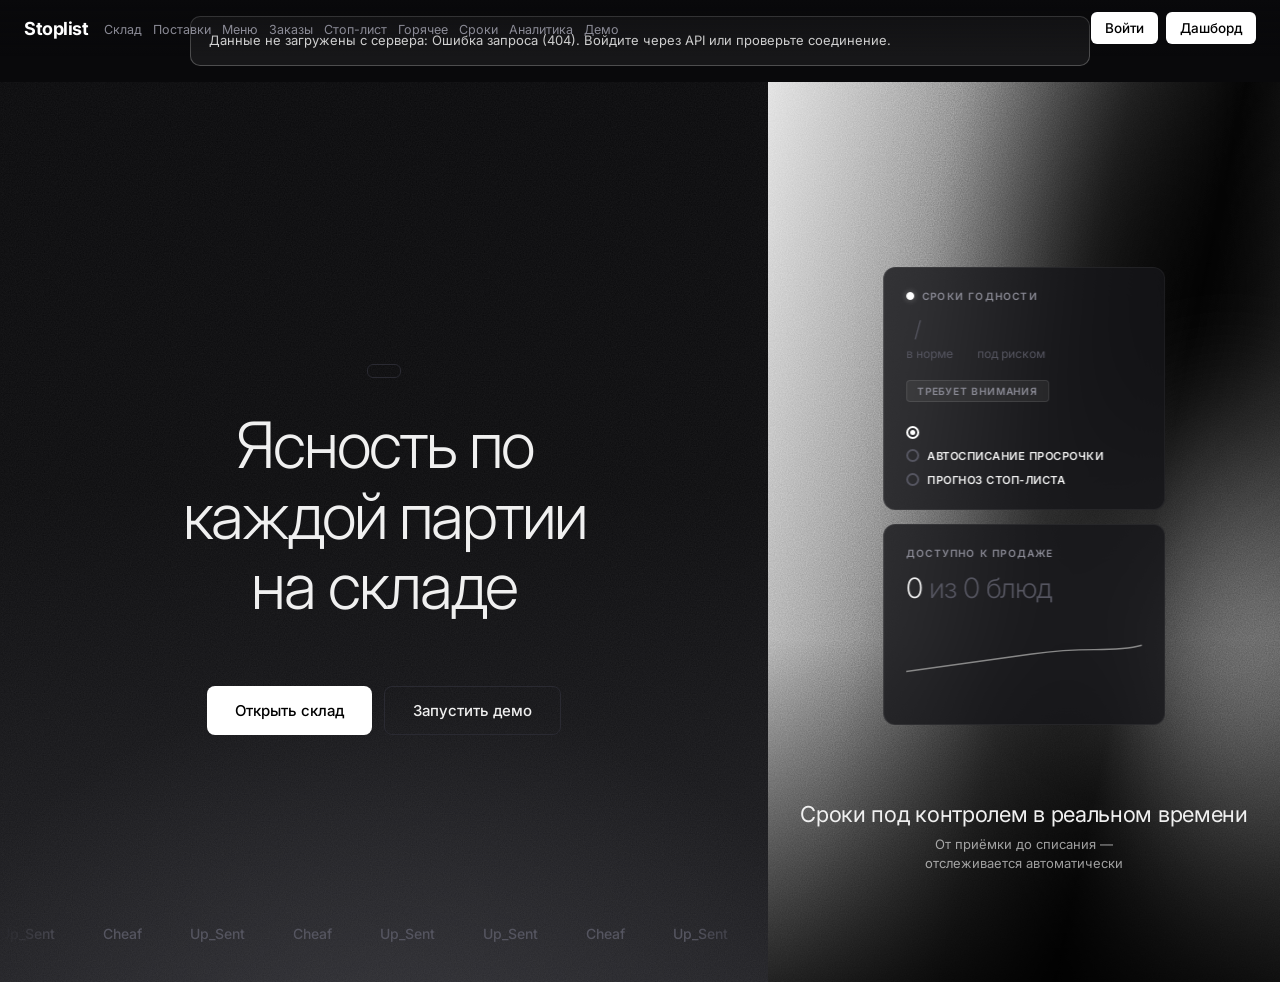
==== frontend/index.html @ 21f4647b "Add Redis, document job queue, fuzzy matching and banquet requests from menu dishes - Redis for sess" ====
<!DOCTYPE html>
<html lang="ru">
<head>
<meta charset="UTF-8">
<meta name="viewport" content="width=device-width, initial-scale=1.0">
<title>Stoplist — склад ресторана</title>
<link rel="preconnect" href="https://fonts.googleapis.com">
<link rel="preconnect" href="https://fonts.gstatic.com" crossorigin>
<link href="https://fonts.googleapis.com/css2?family=Inter:wght@300;400;500;600;700&display=swap" rel="stylesheet">
<style>
  *, *::before, *::after { margin: 0; padding: 0; box-sizing: border-box; }

  :root {
    --bg-primary: #09090b;
    --bg-card: #131316;
    --border-color: #1e1e24;
    --border-light: #2a2a32;
    --text-primary: #f0f0f0;
    --text-secondary: #8a8a95;
    --text-muted: #555560;
    --accent-white: #ffffff;
    --nav-height: 56px;
    --font-main: 'Inter', -apple-system, BlinkMacSystemFont, 'Segoe UI', sans-serif;
    --ease: cubic-bezier(0.4, 0, 0.2, 1);
    /* Плавность как в референсе: медленный разгон и мягкая остановка */
    --ease-open: cubic-bezier(0.7, 0, 0.2, 1);
    --ease-out: cubic-bezier(0.16, 1, 0.3, 1);
    --open: 0.9s;
    --panel-w: max(40%, 400px); /* ширина свёрнутой правой панели */
    --panel-vw: max(40vw, 400px);
    --c1: clamp(250px, 22vw, 330px); /* первая колонка дашборда — видна и в свёрнутой панели */
    --c2: clamp(250px, 25vw, 360px); /* вторая и третья колонки — раздвигаются при раскрытии */
    /* При сворачивании сначала гаснут лишние ячейки, потом сдвигаются колонки и панель */
    --close-delay: 0.3s;
    --grain: url("data:image/svg+xml;utf8,<svg xmlns='http://www.w3.org/2000/svg' width='220' height='220'><filter id='n'><feTurbulence type='fractalNoise' baseFrequency='0.85' numOctaves='2' stitchTiles='stitch'/><feColorMatrix values='0 0 0 0 1  0 0 0 0 1  0 0 0 0 1  0 0 0 0.9 0'/></filter><rect width='100%' height='100%' filter='url(%23n)'/></svg>");
  }

  html { scroll-behavior: smooth; }

  body {
    font-family: var(--font-main);
    background: var(--bg-primary);
    color: var(--text-primary);
    min-height: 100vh;
    overflow-x: hidden;
    -webkit-font-smoothing: antialiased;
  }

  /* ===== NAV ===== */
  .nav {
    position: fixed;
    top: 0; left: 0;
    /* Навигация живёт над левой частью: кнопка «Дашборд» стоит на границе с панелью
       и едет вместе с ней, когда панель раскрывается на весь экран */
    width: calc(100% - var(--panel-w));
    height: var(--nav-height);
    display: flex;
    align-items: center;
    justify-content: space-between;
    gap: 16px;
    padding: 0 32px;
    z-index: 100;
    background: linear-gradient(to bottom, rgba(9,9,11,0.55), rgba(9,9,11,0));
    transition: width var(--open) var(--ease-open) var(--close-delay), background 0.6s var(--ease);
  }

  .nav.faded {
    width: 100%;
    background: rgba(9,9,11,0);
    transition-delay: 0s;
  }

  .nav.faded .nav-logo,
  .nav.faded .nav-links a {
    opacity: 0.55;
  }

  .nav-left { display: flex; align-items: center; gap: 24px; min-width: 0; }

  .nav-logo {
    font-size: 18px; font-weight: 700; color: var(--accent-white);
    letter-spacing: -0.5px; text-decoration: none;
    transition: opacity 0.6s var(--ease);
  }

  .nav-links { display: flex; gap: 16px; list-style: none; white-space: nowrap; }

  .nav-links a {
    color: var(--text-secondary); text-decoration: none;
    font-size: 13.5px; font-weight: 400;
    transition: color 0.3s var(--ease), opacity 0.6s var(--ease);
    cursor: pointer;
  }

  .nav-links a:hover { color: var(--text-primary); }

  .nav-dashboard-btn {
    background: var(--accent-white); color: #000; border: none;
    padding: 8px 18px; border-radius: 6px; font-size: 14px;
    font-weight: 500; font-family: var(--font-main);
    flex-shrink: 0; white-space: nowrap;
    cursor: pointer; transition: transform 0.3s var(--ease), box-shadow 0.3s var(--ease), background 0.3s var(--ease);
  }

  .nav-dashboard-btn:hover {
    transform: translateY(-1px);
    box-shadow: 0 4px 12px rgba(255,255,255,0.1);
  }
  .nav-home-actions { display: flex; align-items: center; gap: 8px; flex-shrink: 0; }
  a.nav-dashboard-btn { text-decoration: none; display: inline-block; }
  .nav-dashboard-btn[hidden] { display: none; }

  /* ===== MAIN LAYOUT ===== */
  .main-layout {
    display: flex;
    min-height: 100vh;
    position: relative;
    overflow: hidden;
  }

  /* ===== LEFT PANEL ===== */
  .left-panel {
    width: 60%;
    min-width: 0;
    flex-shrink: 1;
    display: flex;
    flex-direction: column;
    align-items: center;
    justify-content: center;
    padding: calc(var(--nav-height) + 40px) 40px 60px;
    position: relative;
    z-index: 2;
    isolation: isolate;
    overflow: hidden;
    cursor: default;
    /* Небольшой градиент из чёрного в серый и зерно поверх */
    background:
      radial-gradient(90% 60% at 50% 110%, rgba(64, 64, 70, 0.55), rgba(9, 9, 11, 0) 70%),
      linear-gradient(180deg, #09090b 0%, #0c0c0e 45%, #1f1f23 100%);
    transition: opacity 0.6s var(--ease), padding var(--open) var(--ease-open) var(--close-delay);
  }
  .left-panel::before {
    content: ""; position: absolute; inset: -50%; pointer-events: none; z-index: -1;
    background-image: var(--grain); opacity: 0.07;
    animation: grainShift 1.2s steps(4) infinite;
  }
  @keyframes grainShift {
    0% { transform: translate3d(0, 0, 0); }
    25% { transform: translate3d(-3%, 2%, 0); }
    50% { transform: translate3d(2%, -3%, 0); }
    75% { transform: translate3d(-2%, -1%, 0); }
    100% { transform: translate3d(0, 0, 0); }
  }

  /* При раскрытом дашборде — панель остаётся кликабельной, но контент скрыт */
  .main-layout.dashboard-open .left-panel {
    padding-left: 0;
    padding-right: 0;
    transition-delay: 0s;
  }

  /* Контент внутри левой панели скрывается при раскрытии */
  .left-panel-content {
    display: flex;
    flex-direction: column;
    align-items: center;
    /* Ширина считается от окна, а не от левой части: пока часть растёт при сворачивании,
       текст не перестраивается в столбик, а просто открывается */
    width: calc(100vw - var(--panel-vw) - 80px);
    flex-shrink: 0;
    transition: opacity 0.6s var(--ease) 0.75s, transform var(--open) var(--ease-open) var(--close-delay), filter 0.7s var(--ease) 0.7s;
  }

  .main-layout.dashboard-open .left-panel-content {
    opacity: 0;
    transform: translateX(-6%) scale(0.98);
    filter: blur(10px);
    pointer-events: none;
    transition: opacity 0.45s var(--ease), transform var(--open) var(--ease-open), filter 0.5s var(--ease);
  }

  .hero-badge {
    display: inline-block;
    border: 1px solid var(--border-light);
    border-radius: 6px;
    padding: 6px 16px;
    font-size: 11px; font-weight: 600;
    letter-spacing: 1.2px;
    color: var(--text-secondary);
    text-transform: uppercase;
    margin-bottom: 32px;
    opacity: 0; transform: translateY(16px);
    animation: fadeUp 0.7s var(--ease) 0.2s forwards;
  }

  .hero-title {
    font-size: 64px; font-weight: 300;
    line-height: 1.1; text-align: center;
    letter-spacing: -2px; margin-bottom: 24px;
  }

  .hero-title span {
    display: block;
    opacity: 0; transform: translateY(24px);
  }
  .hero-title span:nth-child(1) { animation: fadeUp 1s var(--ease-out) 0.35s forwards; }
  .hero-title span:nth-child(2) { animation: fadeUp 1s var(--ease-out) 0.5s forwards; }
  .hero-title span:nth-child(3) { animation: fadeUp 1s var(--ease-out) 0.65s forwards; }

  .hero-subtitle {
    font-size: 16px; color: var(--text-secondary);
    text-align: center; max-width: 440px;
    line-height: 1.6; margin-bottom: 40px;
    opacity: 0; transform: translateY(16px);
    animation: fadeUp 0.7s var(--ease) 0.8s forwards;
  }

  .hero-buttons {
    display: flex; gap: 12px;
    opacity: 0; transform: translateY(16px);
    animation: fadeUp 0.7s var(--ease) 0.95s forwards;
  }

  .btn-primary {
    background: var(--accent-white); color: #000; border: none;
    padding: 14px 28px; border-radius: 8px; font-size: 15px;
    font-weight: 500; font-family: var(--font-main);
    cursor: pointer; transition: all 0.3s var(--ease);
  }

  .btn-primary:hover {
    transform: translateY(-2px);
    box-shadow: 0 8px 24px rgba(255,255,255,0.12);
  }

  .btn-secondary {
    background: transparent; color: var(--text-primary);
    border: 1px solid var(--border-light);
    padding: 14px 28px; border-radius: 8px; font-size: 15px;
    font-weight: 500; font-family: var(--font-main);
    cursor: pointer; transition: all 0.3s var(--ease);
  }

  .btn-secondary:hover {
    background: rgba(255,255,255,0.05);
    transform: translateY(-2px);
  }

  /* Бегущая строка */
  .marquee-wrapper {
    position: absolute;
    bottom: 40px;
    left: 0; right: 0;
    overflow: hidden;
    mask-image: linear-gradient(90deg, transparent, #000 10%, #000 90%, transparent);
    -webkit-mask-image: linear-gradient(90deg, transparent, #000 10%, #000 90%, transparent);
    opacity: 0;
    animation: fadeIn 0.7s var(--ease) 1.2s forwards;
  }

  .marquee-track {
    display: flex;
    gap: 48px;
    animation: marquee 25s linear infinite;
    width: max-content;
  }

  .marquee-track span {
    color: var(--text-muted);
    font-size: 14px; font-weight: 500;
    white-space: nowrap; flex-shrink: 0;
  }

  @keyframes marquee {
    0% { transform: translateX(0); }
    100% { transform: translateX(-50%); }
  }

  @keyframes fadeUp {
    from { opacity: 0; transform: translateY(18px); filter: blur(8px); }
    to { opacity: 1; transform: translateY(0); filter: blur(0); }
  }
  @keyframes fadeIn { to { opacity: 1; } }

  /* ===== RIGHT PANEL ===== */
  .right-panel {
    width: var(--panel-w);
    min-width: 0;
    flex-shrink: 0;
    background: #0c0c0c;
    display: flex;
    flex-direction: column;
    align-items: center;
    justify-content: center;
    padding: 40px 32px;
    position: relative;
    cursor: pointer;
    z-index: 1;
    transition: width var(--open) var(--ease-open) var(--close-delay);
    overflow: hidden;
    isolation: isolate;
  }

  /* Фон панели: серый диагональный градиент, два медленно плывущих пятна и зерно */
  .panel-bg { position: absolute; inset: 0; z-index: -1; pointer-events: none; overflow: hidden; }
  .panel-bg::before {
    content: ""; position: absolute; inset: 0;
    background: linear-gradient(102deg, #dedede 0%, #9a9a9a 22%, #2a2a2a 52%, #060606 68%, #3a3a3a 100%);
  }
  .panel-bg i { position: absolute; display: block; border-radius: 50%; filter: blur(70px); will-change: transform; }
  .panel-bg i:nth-child(1) {
    width: 70%; height: 90%; left: 42%; top: -20%;
    background: radial-gradient(closest-side, rgba(0, 0, 0, 0.95), rgba(0, 0, 0, 0));
    animation: driftA 14s ease-in-out infinite alternate;
  }
  .panel-bg i:nth-child(2) {
    width: 60%; height: 70%; left: 60%; top: 30%;
    background: radial-gradient(closest-side, rgba(255, 255, 255, 0.5), rgba(255, 255, 255, 0));
    animation: driftB 18s ease-in-out infinite alternate;
  }
  @keyframes driftA { from { transform: translate3d(-12%, -6%, 0) scale(1); } to { transform: translate3d(14%, 12%, 0) scale(1.15); } }
  @keyframes driftB { from { transform: translate3d(10%, 8%, 0) scale(1.1); } to { transform: translate3d(-18%, -10%, 0) scale(0.9); } }
  .panel-bg .grain {
    position: absolute; inset: -50%; opacity: 0.42; mix-blend-mode: overlay;
    background-image: var(--grain);
    animation: grainShift 1.2s steps(4) infinite;
  }
  .panel-bg::after {
    content: ""; position: absolute; inset: 0;
    background: linear-gradient(to top, rgba(0, 0, 0, 0.78) 0%, rgba(0, 0, 0, 0) 38%);
  }

  .main-layout.dashboard-open .right-panel {
    width: 100%;
    cursor: default;
    transition-delay: 0s;
  }

  /* Дашборд — одна таблица. В свёрнутой панели видна первая колонка (две ячейки). При раскрытии
     колонки плавно раздвигаются из двух ячеек в шесть вместе с панелью, при сворачивании —
     обратно в две. Всё на CSS-переходах: элементы не подменяются и не перескакивают. */
  .dashboard-wrapper {
    position: absolute;
    top: 46%;
    left: 50%;
    transform: translate(-50%, -50%);
  }

  .dashboard-grid {
    display: grid;
    grid-template-columns: var(--c1) 0px 0px;
    column-gap: 0px;
    row-gap: 14px;
    padding: 0px;
    border-radius: 22px;
    background: rgba(15,15,18,0);
    border: 1px solid rgba(255,255,255,0);
    transition:
      grid-template-columns var(--open) var(--ease-open) var(--close-delay),
      column-gap var(--open) var(--ease-open) var(--close-delay),
      padding var(--open) var(--ease-open) var(--close-delay),
      background 0.6s var(--ease) var(--close-delay),
      border-color 0.6s var(--ease) var(--close-delay);
  }
  .main-layout.dashboard-open .dashboard-grid {
    grid-template-columns: var(--c1) var(--c2) var(--c2);
    column-gap: 14px;
    padding: 14px;
    background: rgba(15,15,18,0.72);
    border-color: rgba(255,255,255,0.06);
    transition-delay: 0s;
  }

  .dash-card {
    min-width: 0;
    min-height: 200px;
    overflow: hidden;
    background: rgba(22,22,25,0.8);
    -webkit-backdrop-filter: blur(18px); backdrop-filter: blur(18px);
    border: 1px solid rgba(255,255,255,0.06);
    border-radius: 12px;
    padding: 22px;
    transition: background 0.6s var(--ease), border-color 0.3s var(--ease), opacity 0.3s var(--ease);
  }
  .main-layout.dashboard-open .dash-card { background: rgba(19,19,22,0.95); }

  /* Ячейки второй и третьей колонок: проявляются, когда колонки уже раздвигаются, и гаснут
     первыми при сворачивании. Содержимое держит свою ширину, чтобы текст не перестраивался,
     пока колонка растёт, — ячейка просто открывает его, как шторка. */
  .dash-card.is-extra { opacity: 0; pointer-events: none; }
  .dash-card.is-extra > * { min-width: calc(var(--c2) - 46px); }
  .main-layout.dashboard-open .dash-card.is-extra {
    opacity: 1;
    pointer-events: auto;
    transition: background 0.6s var(--ease), border-color 0.3s var(--ease), opacity 0.7s var(--ease) 0.4s;
  }
  .main-layout.dashboard-open .dash-card.is-extra:nth-child(5) { transition-delay: 0s, 0s, 0.48s; }
  .main-layout.dashboard-open .dash-card.is-extra:nth-child(3) { transition-delay: 0s, 0s, 0.56s; }
  .main-layout.dashboard-open .dash-card.is-extra:nth-child(6) { transition-delay: 0s, 0s, 0.64s; }

  /* Каждая ячейка ведёт на свой экран, пункты внутри — на более точные.
     Пока панель свёрнута, нажатие раскрывает её, а не уводит по ссылке. */
  .main-layout:not(.dashboard-open) .dash-card a { pointer-events: none; }
  .main-layout.dashboard-open .dash-card[data-href] { cursor: pointer; }
  .main-layout.dashboard-open .dash-card[data-href]:hover {
    border-color: rgba(255,255,255,0.18);
    background: rgba(28,28,32,0.98);
  }
  .dash-card a { color: inherit; text-decoration: none; }
  .dash-card a.radio-item:hover,
  .dash-card a.deadline-list-item:hover,
  .dash-card a.all-link:hover,
  .dash-card a.attention-item:hover { color: var(--text-primary); }
  .dash-card a.attention-item { display: block; transition: color 0.2s; }
  .stoplist-item-link { display: block; padding: 2px 0; transition: opacity 0.2s; }
  .stoplist-item-link:hover { opacity: 0.75; }
  .deadline-list-item { display: block; }



  .dash-card-header {
    display: flex; align-items: center; gap: 8px; margin-bottom: 14px;
  }

  .dash-card-header .dot {
    width: 8px; height: 8px; border-radius: 50%;
    background: var(--text-muted); border: 1.5px solid var(--text-secondary);
  }

  .dash-card-header .dot.active {
    background: var(--accent-white);
    border-color: var(--accent-white);
    box-shadow: 0 0 6px rgba(255,255,255,0.3);
  }

  .dash-card-title {
    font-size: 10px; font-weight: 600;
    letter-spacing: 1.2px; text-transform: uppercase;
    color: var(--text-secondary);
  }

  .expiry-ratio { display: flex; align-items: baseline; gap: 8px; margin-bottom: 4px; }
  .expiry-ratio .big { font-size: 32px; font-weight: 300; letter-spacing: -1px; }
  .expiry-ratio .sep { font-size: 22px; color: var(--text-muted); font-weight: 300; }
  .expiry-labels { display: flex; gap: 24px; margin-bottom: 18px; }
  .expiry-labels span { font-size: 12px; color: var(--text-muted); }

  .attention-badge {
    display: inline-block;
    background: rgba(255,255,255,0.06);
    border: 1px solid rgba(255,255,255,0.1);
    border-radius: 4px; padding: 4px 10px;
    font-size: 10px; font-weight: 600;
    letter-spacing: 0.8px; text-transform: uppercase;
    color: var(--text-secondary); margin-bottom: 8px;
  }

  .attention-item { font-size: 13px; color: var(--text-secondary); margin-bottom: 16px; }

  .radio-list { display: flex; flex-direction: column; gap: 10px; }

  .radio-item {
    display: flex; align-items: center; gap: 8px;
    font-size: 11px; font-weight: 600;
    letter-spacing: 0.5px; text-transform: uppercase;
    color: var(--text-muted); cursor: pointer; transition: color 0.2s;
  }

  .radio-item:hover { color: var(--text-secondary); }

  .radio-item .radio-dot {
    width: 13px; height: 13px; border-radius: 50%;
    border: 2px solid var(--text-muted);
    display: flex; align-items: center; justify-content: center;
  }

  .radio-item .radio-dot.filled { border-color: var(--accent-white); }
  .radio-item .radio-dot.filled::after {
    content: ''; width: 5px; height: 5px;
    border-radius: 50%; background: var(--accent-white);
  }

  .radio-item.active { color: var(--text-primary); }

  .comp-ratios { display: flex; gap: 32px; margin-bottom: 16px; }
  .comp-ratio-item .comp-val { font-size: 28px; font-weight: 300; letter-spacing: -0.5px; }
  .comp-ratio-item .comp-label { font-size: 12px; color: var(--text-muted); }

  .comp-bar {
    display: flex; height: 28px; border-radius: 5px;
    overflow: hidden; margin-bottom: 12px;
  }

  .comp-bar-seg { height: 100%; transition: width 0.8s var(--ease); }
  .comp-bar-seg.ok { background: #e0e0e0; }
  .comp-bar-seg.soon { background: #888; }
  .comp-bar-seg.expire { background: #444; }

  .comp-total {
    font-size: 11px; font-weight: 600;
    letter-spacing: 0.8px; text-transform: uppercase;
    color: var(--text-muted);
  }

  .deadline-list { display: flex; flex-direction: column; gap: 8px; margin-top: 12px; }

  .deadline-list-item {
    font-size: 13px; color: var(--text-muted); transition: color 0.2s;
  }

  .deadline-list-item:hover { color: var(--text-secondary); }
  .deadline-list-item::before { content: '— '; }

  .sales-big { font-size: 28px; font-weight: 300; letter-spacing: -0.5px; margin-bottom: 14px; }
  .sales-big .muted { color: var(--text-muted); }
  .sales-chart { width: 100%; height: 70px; }
  .sales-chart svg { width: 100%; height: 100%; }

  .sales-chart path {
    stroke-dasharray: 400; stroke-dashoffset: 400;
    transition: stroke-dashoffset 1.5s var(--ease);
  }

  .sales-chart path { stroke-dashoffset: 0; }

  .stoplist-stats { display: flex; flex-direction: column; gap: 12px; margin-bottom: 14px; }
  .stoplist-stat-row { display: flex; align-items: baseline; gap: 12px; }
  .stoplist-stat-val { font-size: 26px; font-weight: 300; letter-spacing: -0.5px; }
  .stoplist-stat-label { font-size: 12px; color: var(--text-muted); }
  .stoplist-items { display: flex; flex-direction: column; gap: 5px; }
  .stoplist-item-name { font-size: 13px; font-weight: 500; }
  .stoplist-item-missing { font-size: 11px; color: var(--text-muted); }

  .stoplist-header-row {
    display: flex; justify-content: space-between; align-items: center; margin-bottom: 12px;
  }

  .stoplist-header-row .all-link {
    font-size: 10px; font-weight: 600;
    letter-spacing: 0.8px; text-transform: uppercase;
    color: var(--text-muted); cursor: pointer; transition: color 0.2s;
  }

  .stoplist-header-row .all-link:hover { color: var(--text-secondary); }

  .portions-header {
    display: flex; justify-content: space-between; align-items: center; margin-bottom: 18px;
  }

  .portions-header .badge {
    background: rgba(255,255,255,0.06);
    border: 1px solid rgba(255,255,255,0.1);
    border-radius: 4px; padding: 3px 8px;
    font-size: 10px; font-weight: 600;
    letter-spacing: 0.8px; text-transform: uppercase;
    color: var(--text-secondary);
  }

  .portions-chart {
    display: flex; align-items: flex-end; gap: 16px;
    height: 110px; padding-top: 10px;
  }

  .portion-bar-group {
    display: flex; flex-direction: column;
    align-items: center; gap: 6px; flex: 1;
  }

  .portion-bar-val { font-size: 13px; font-weight: 500; }

  .portion-bar {
    width: 100%; max-width: 44px; border-radius: 6px;
    transition: height 0.9s var(--ease-out); height: 0;
  }

  .portion-bar.low { background: var(--accent-white); }
  .portion-bar.mid {
    background: repeating-linear-gradient(45deg, #555, #555 2px, #444 2px, #444 4px);
  }
  .portion-bar.high {
    background: repeating-linear-gradient(45deg, #666, #666 2px, #555 2px, #555 4px);
  }

  .portion-bar-label {
    font-size: 10px; color: var(--text-muted);
    text-align: center; white-space: nowrap;
    overflow: hidden; text-overflow: ellipsis; max-width: 55px;
  }

  /* Нижние тексты */
  .right-bottom-text {
    position: absolute; left: 0; right: 0; bottom: 12%;
    padding: 0 24px;
    text-align: center;
    transition: opacity 0.5s var(--ease), transform 0.6s var(--ease-out), filter 0.5s var(--ease);
  }

  .right-bottom-text.hidden {
    opacity: 0; transform: translateY(10px); filter: blur(6px);
    pointer-events: none;
  }

  .right-bottom-text h3 {
    font-size: 22px; font-weight: 400;
    letter-spacing: -0.3px; margin-bottom: 8px;
  }

  .right-bottom-text p {
    font-size: 13px; color: rgba(255,255,255,0.6); line-height: 1.5;
  }

  .dashboard-bottom-text {
    position: absolute; left: 0; right: 0; bottom: 7%;
    text-align: center;
    padding: 0 20px;
    opacity: 0;
    transition: opacity 0.4s var(--ease);
    pointer-events: none;
  }

  .dashboard-bottom-text.visible {
    opacity: 1;
    pointer-events: auto;
  }
  /* Подпись печатается по буквам, как в референсе */
  .dashboard-bottom-text .ch {
    opacity: 0; filter: blur(6px);
    animation: typeIn 0.6s var(--ease) forwards;
    animation-delay: calc(0.75s + var(--n) * 28ms);
  }
  @keyframes typeIn { to { opacity: 1; filter: blur(0); } }

  .dashboard-bottom-text h2 {
    font-size: 32px; font-weight: 300; letter-spacing: -0.5px;
  }

  /* Collapse button */
  .collapse-btn {
    position: fixed; bottom: 24px; left: 24px;
    background: rgba(19,19,22,0.72); border: 1px solid rgba(255,255,255,0.1);
    color: var(--text-primary); padding: 10px 20px 10px 14px; border-radius: 999px;
    font-size: 14px; font-family: var(--font-main);
    cursor: pointer; z-index: 200;
    opacity: 0; pointer-events: none; transform: translateY(8px);
    transition: opacity 0.4s var(--ease), transform 0.5s var(--ease-out), background 0.2s, border-color 0.2s;
    -webkit-backdrop-filter: blur(14px); backdrop-filter: blur(14px);
    display: flex; align-items: center; gap: 6px;
  }

  .collapse-btn.visible {
    opacity: 1; pointer-events: auto; transform: none;
    transition-delay: 0.6s, 0.6s, 0s, 0s;
  }

  .collapse-btn:hover {
    background: rgba(30,30,34,0.85);
    border-color: rgba(255,255,255,0.22);
  }
  .collapse-btn svg { transition: transform 0.3s var(--ease-out); }
  .collapse-btn:hover svg { transform: translateX(-3px); }

  ::-webkit-scrollbar { width: 6px; }
  ::-webkit-scrollbar-track { background: var(--bg-primary); }
  ::-webkit-scrollbar-thumb { background: var(--border-color); border-radius: 3px; }

  /* Девять ссылок и кнопка должны поместиться над левой частью: на ноутбуках меню ужимается,
     а на совсем узких экранах навигация занимает всю ширину и кнопка не переезжает */
  @media (max-width: 1440px) {
    .nav { padding: 0 24px; }
    .nav-left { gap: 16px; }
    .nav-links { gap: 11px; }
    .nav-links a { font-size: 12.5px; }
    .nav-dashboard-btn { padding: 8px 14px; font-size: 13.5px; }
  }
  @media (max-width: 1300px) {
    .nav, .nav.faded { width: 100%; }
  }

  @media (max-width: 1024px) {
    :root { --panel-w: max(40%, 350px); --panel-vw: max(40vw, 350px); }
    .hero-title { font-size: 48px; }
  }

  @media (max-width: 768px) {
    .main-layout { flex-direction: column; }
    .left-panel { width: 100%; }
    .left-panel-content { width: auto; }
    .right-panel { width: 100%; min-width: 100%; min-height: 50vh; }
    .dashboard-grid, .main-layout.dashboard-open .dashboard-grid {
      grid-template-columns: 1fr; column-gap: 0; padding: 0; background: transparent; border-color: transparent;
    }
    .dash-card.is-extra { opacity: 1; pointer-events: auto; }
    .dash-card.is-extra > * { min-width: 0; }
    .nav-links { display: none; }
    .nav, .nav.faded { width: 100%; }
    .dashboard-wrapper, .right-bottom-text, .dashboard-bottom-text {
      position: relative; left: auto; top: auto; bottom: auto; transform: none; margin-top: 24px;
    }
    .right-bottom-text.hidden { display: none; }
    .hero-title { font-size: 36px; }
  }

  @media (prefers-reduced-motion: reduce) {
    *, *::before, *::after { animation: none !important; transition: none !important; }
    .hero-badge, .hero-title span, .hero-subtitle, .hero-buttons, .marquee-wrapper,
    .dashboard-bottom-text .ch { opacity: 1; transform: none; filter: none; }
  }
</style>
  <script src="motion.js?v=20261015-4"></script>
</head>
<body>

<nav class="nav" id="mainNav">
  <div class="nav-left">
    <a class="nav-logo" href="index.html">Stoplist</a>
    <ul class="nav-links">
      <li><a href="sclad.html">Склад</a></li>
      <li><a href="supplies.html">Поставки</a></li>
      <li><a href="app.html#/menu">Меню</a></li>
      <li><a href="orders.html">Заказы</a></li>
      <li><a href="stoplist.html">Стоп-лист</a></li>
      <li><a href="app.html#/hot-offers">Горячее</a></li>
      <li><a href="app.html#/expiry">Сроки</a></li>
      <li><a href="analytics.html">Аналитика</a></li>
      <li><a href="app.html#/demo">Демо</a></li>
    </ul>
  </div>
  <div class="nav-home-actions">
    <a class="nav-dashboard-btn" id="navLogin" href="login.html" hidden>Войти</a>
    <button class="nav-dashboard-btn" onclick="toggleDashboard()">Дашборд</button>
  </div>
</nav>

<div class="main-layout" id="mainLayout">
  <!-- ЛЕВАЯ ПАНЕЛЬ -->
  <div class="left-panel" id="leftPanel">

    <!-- Контент лендинга (скрывается при раскрытии) -->
    <div class="left-panel-content" id="leftPanelContent">
      <div class="hero-badge" id="hero-badge"></div>
      <h1 class="hero-title">
        <span>Ясность по</span>
        <span>каждой партии</span>
        <span>на складе</span>
      </h1>
      <p class="hero-subtitle" id="hero-subtitle"></p>
      <div class="hero-buttons">
        <button class="btn-primary" onclick="event.stopPropagation(); window.location.href='sclad.html'">Открыть склад</button>
        <button class="btn-secondary" onclick="event.stopPropagation(); expandDashboard()">Запустить демо</button>
      </div>
    </div>

    <!-- Бегущая строка (тоже скрывается) -->
    <div class="marquee-wrapper" id="marqueeWrapper">
      <div class="marquee-track" id="marqueeTrack"></div>
    </div>
  </div>

  <!-- ПРАВАЯ ПАНЕЛЬ -->
  <div class="right-panel" id="rightPanel" onclick="handleRightClick()">
    <div class="panel-bg" aria-hidden="true"><i></i><i></i><span class="grain"></span></div>

    <!-- Дашборд: в свёрнутой панели видна первая колонка, при раскрытии — все шесть ячеек -->
    <div class="dashboard-wrapper" id="dashboardWrapper">
      <div class="dashboard-grid" id="dashboardGrid">
        <div class="dash-card" data-href="sclad.html">
          <div class="dash-card-header">
            <div class="dot active"></div>
            <div class="dash-card-title">Сроки годности</div>
          </div>
          <div class="expiry-ratio">
            <span class="big" id="dOkPct"></span>
            <span class="sep">/</span>
            <span class="big" id="dRiskPct"></span>
          </div>
          <div class="expiry-labels"><span>в норме</span><span>под риском</span></div>
          <div class="attention-badge">ТРЕБУЕТ ВНИМАНИЯ</div>
          <a class="attention-item" id="dAttnItem" href="sclad.html"></a>
          <div class="radio-list">
            <a class="radio-item active" href="app.html#/hot-offers"><div class="radio-dot filled"></div><span id="dHotLabel"></span></a>
            <a class="radio-item" href="app.html#/expiry?filter=written"><div class="radio-dot"></div><span>Автосписание просрочки</span></a>
            <a class="radio-item" href="analytics.html"><div class="radio-dot"></div><span>Прогноз стоп-листа</span></a>
          </div>
        </div>

        <div class="dash-card is-extra" data-href="sclad.html">
          <div class="dash-card-title" style="margin-bottom:16px;">Состав склада</div>
          <div class="comp-ratios">
            <div class="comp-ratio-item"><div class="comp-val" id="compOk"></div><div class="comp-label">В норме</div></div>
            <div class="comp-ratio-item"><div class="comp-val" id="compSoon"></div><div class="comp-label">Скоро истекает</div></div>
            <div class="comp-ratio-item"><div class="comp-val" id="compExpire"></div><div class="comp-label">Истекает</div></div>
          </div>
          <div class="comp-bar">
            <div class="comp-bar-seg ok" id="compBarOk"></div>
            <div class="comp-bar-seg soon" id="compBarSoon"></div>
            <div class="comp-bar-seg expire" id="compBarExpire"></div>
          </div>
          <div class="comp-total" id="compTotal"></div>
        </div>

        <div class="dash-card is-extra" data-href="app.html#/expiry">
          <div class="dash-card-title" style="margin-bottom:12px;">Ближайшие сроки</div>
          <div class="attention-badge">ТРЕБУЕТ ВНИМАНИЯ</div>
          <a class="attention-item" id="dDeadlineMain" href="app.html#/expiry"></a>
          <div class="deadline-list" id="dDeadlineList"></div>
        </div>

        <div class="dash-card" data-href="orders.html">
          <div class="dash-card-title" style="margin-bottom:12px;">Доступно к продаже</div>
          <div class="sales-big">
            <span id="dSalesAvail"></span>
            <span class="muted"> из <span id="dSalesTotal"></span> блюд</span>
          </div>
          <div class="sales-chart">
            <svg viewBox="0 0 300 80" preserveAspectRatio="none">
              <path d="M0,60 Q40,55 80,50 T160,40 T240,35 T300,30" fill="none" stroke="#888" stroke-width="1.5"/>
            </svg>
          </div>
        </div>

        <div class="dash-card is-extra" data-href="stoplist.html">
          <div class="stoplist-header-row">
            <div class="dash-card-title">Стоп-лист</div>
            <a class="all-link" href="stoplist.html">Весь список</a>
          </div>
          <div class="stoplist-stats">
            <div class="stoplist-stat-row"><span class="stoplist-stat-val" id="sMenu"></span><span class="stoplist-stat-label">Блюд в меню</span></div>
            <div class="stoplist-stat-row"><span class="stoplist-stat-val" id="sStopped"></span><span class="stoplist-stat-label">В стопе</span></div>
            <div class="stoplist-stat-row"><span class="stoplist-stat-val" id="sHot"></span><span class="stoplist-stat-label">Горячих</span></div>
          </div>
          <div class="stoplist-items" id="sItems"></div>
        </div>

        <div class="dash-card is-extra" data-href="app.html#/menu">
          <div class="portions-header">
            <div class="dash-card-title">Меньше всего порций</div>
            <div class="badge">Блюда</div>
          </div>
          <div class="portions-chart" id="portionsChart"></div>
        </div>
      </div>
    </div>

    <div class="right-bottom-text" id="rightBottomText">
      <h3>Сроки под контролем в реальном времени</h3>
      <p>От приёмки до списания —<br>отслеживается автоматически</p>
    </div>

    <div class="dashboard-bottom-text" id="dashboardBottomText">
      <h2>Каждая партия, каждое блюдо — один ясный сигнал</h2>
    </div>
  </div>
</div>

<button class="collapse-btn" id="collapseBtn" onclick="collapseDashboard()">
  <svg width="14" height="14" viewBox="0 0 24 24" fill="none" stroke="currentColor" stroke-width="2">
    <path d="M19 12H5M12 19l-7-7 7-7"/>
  </svg>
  Свернуть
</button>

<script src="api.js?v=20261015-4"></script>
<script src="shared.js?v=20261015-4"></script>
<script>
// ===== ДАННЫЕ С СЕРВЕРА =====
// Структура заполняется ответами API (см. loadServerData ниже).
const serverData = {
  totalProducts: 0,
  totalBatches: 0,
  heroSubtitle: "",
  marqueeItems: ["Up_Sent", "Cheaf", "Up_Sent", "Cheaf", "Up_Sent"],
  expiry: { okPercent: 0, riskPercent: 0, attentionItem: "", attentionHours: 0 },
  composition: { okPercent: 0, soonPercent: 0, expirePercent: 0, totalProducts: 0 },
  deadlines: [],
  sales: { available: 0, total: 0 },
  stoplist: { menuDishes: 0, stopped: 0, hot: 0, items: [] },
  portions: [],
  products: []
};

// ===== RENDER =====
function renderHero() {
  const badge = document.getElementById('hero-badge');
  if (serverData.totalProducts > 0) {
    badge.textContent = `${serverData.totalProducts} ПРОДУКТОВ · ${serverData.totalBatches} ПАРТИЙ ПОД КОНТРОЛЕМ`;
  }

  const subtitle = document.getElementById('hero-subtitle');
  if (serverData.heroSubtitle) subtitle.textContent = serverData.heroSubtitle;

  // Marquee
  const track = document.getElementById('marqueeTrack');
  track.innerHTML = '';
  const items = serverData.marqueeItems.length > 0 ? serverData.marqueeItems : ["Up_Sent", "Cheaf", "Up_Sent", "Cheaf", "Up_Sent"];
  for (let r = 0; r < 4; r++) {
    items.forEach(item => {
      const span = document.createElement('span');
      span.textContent = item;
      track.appendChild(span);
    });
  }

  // Compact cards
  setText('cOkPct', pct(serverData.expiry.okPercent));
  setText('cRiskPct', pct(serverData.expiry.riskPercent));
  setText('cAttnItem', serverData.expiry.attentionItem ? `${serverData.expiry.attentionItem}: через ${serverData.expiry.attentionHours} ч` : '');
  setText('cSalesAvail', String(serverData.sales.available));
  setText('cSalesTotal', String(serverData.sales.total));
  setText('cHotLabel', serverData.stoplist.hot ? `${serverData.stoplist.hot} горячих предложений` : '');

  // Dashboard cards
  setText('dOkPct', pct(serverData.expiry.okPercent));
  setText('dRiskPct', pct(serverData.expiry.riskPercent));
  setText('dAttnItem', serverData.expiry.attentionItem ? `${serverData.expiry.attentionItem} — через ${serverData.expiry.attentionHours} ч` : '');
  setText('dHotLabel', serverData.stoplist.hot ? `${serverData.stoplist.hot} горячих предложений` : '');
  setText('dDeadlineMain', serverData.expiry.attentionItem ? `${serverData.expiry.attentionItem} — через ${serverData.expiry.attentionHours} ч` : '');
  const attentionHref = serverData.expiry.attentionId ? 'sclad.html?open=' + encodeURIComponent(serverData.expiry.attentionId) : 'sclad.html';
  document.getElementById('dAttnItem').href = attentionHref;
  document.getElementById('dDeadlineMain').href = attentionHref;
  setText('dSalesAvail', String(serverData.sales.available));
  setText('dSalesTotal', String(serverData.sales.total));

  setText('compOk', pct(serverData.composition.okPercent));
  setText('compSoon', pct(serverData.composition.soonPercent));
  setText('compExpire', pct(serverData.composition.expirePercent));
  setWidth('compBarOk', serverData.composition.okPercent);
  setWidth('compBarSoon', serverData.composition.soonPercent);
  setWidth('compBarExpire', serverData.composition.expirePercent);
  setText('compTotal', serverData.composition.totalProducts ? `ПРОДУКТОВ НА СКЛАДЕ: ${serverData.composition.totalProducts}` : '');

  const dlList = document.getElementById('dDeadlineList');
  dlList.innerHTML = '';
  serverData.deadlines.forEach(d => {
    const div = document.createElement('a');
    div.className = 'deadline-list-item';
    div.href = d.productId ? 'sclad.html?open=' + encodeURIComponent(d.productId) : 'sclad.html';
    div.textContent = d.name + (d.percent ? ` ${d.percent}%` : '') + ': через ' + d.hours + ' ч';
    dlList.appendChild(div);
  });

  setText('sMenu', String(serverData.stoplist.menuDishes));
  setText('sStopped', String(serverData.stoplist.stopped));
  setText('sHot', String(serverData.stoplist.hot));

  const sItems = document.getElementById('sItems');
  sItems.innerHTML = '';
  serverData.stoplist.items.forEach(item => {
    const link = document.createElement('a');
    link.className = 'stoplist-item-link';
    link.href = 'stoplist.html';
    const nameDiv = document.createElement('div');
    nameDiv.className = 'stoplist-item-name';
    nameDiv.textContent = item.name;
    link.appendChild(nameDiv);
    const missDiv = document.createElement('div');
    missDiv.className = 'stoplist-item-missing';
    missDiv.textContent = 'нет: ' + item.missing;
    link.appendChild(missDiv);
    sItems.appendChild(link);
  });

  const portionsChart = document.getElementById('portionsChart');
  portionsChart.innerHTML = '';
  if (serverData.portions.length > 0) {
    const maxPortion = Math.max(...serverData.portions.map(p => p.value));
    serverData.portions.forEach((p, i) => {
      const group = document.createElement('div');
      group.className = 'portion-bar-group';

      const val = document.createElement('div');
      val.className = 'portion-bar-val';
      val.textContent = p.value;

      const bar = document.createElement('div');
      bar.className = 'portion-bar';
      const heightPct = (p.value / maxPortion) * 100;
      bar.style.height = '0%';
      bar.dataset.targetHeight = Math.max(heightPct, 10) + '%';

      if (i === 0) bar.classList.add('low');
      else if (i <= Math.floor(serverData.portions.length / 2)) bar.classList.add('mid');
      else bar.classList.add('high');

      const label = document.createElement('div');
      label.className = 'portion-bar-label';
      label.textContent = p.name;

      group.appendChild(val);
      group.appendChild(bar);
      group.appendChild(label);
      portionsChart.appendChild(group);
    });
  }
}

function pct(v) { return v ? v + '%' : ''; }
function setText(id, text) { const el = document.getElementById(id); if (el) el.textContent = text; }
function setWidth(id, v) { const el = document.getElementById(id); if (el) el.style.width = v + '%'; }

// ===== EXPAND / COLLAPSE =====
// Как в референсе: панель растягивается на весь экран, кнопка «Дашборд» едет вместе с краем
// навигации, а таблица раздвигается из двух ячеек в шесть. Само движение целиком на CSS
// (классы .faded и .dashboard-open), скрипт только переключает их и печатает подпись.
// Свернуть — кнопкой «Свернуть» или повторным нажатием «Дашборд».
let dashboardExpanded = false;
let animating = false;

const OPEN_MS = 900;
const CLOSE_DELAY_MS = 300;
const reduceMotion = () => window.matchMedia('(prefers-reduced-motion: reduce)').matches;
const wait = (ms) => new Promise((resolve) => setTimeout(resolve, reduceMotion() ? 0 : ms));
const byId = (id) => document.getElementById(id);

// Подпись под дашбордом разбивается на буквы с нарастающей задержкой.
function typeCaption(on) {
  const heading = document.querySelector('#dashboardBottomText h2');
  if (!heading) return;
  const text = heading.dataset.text || heading.textContent;
  heading.dataset.text = text;
  heading.setAttribute('aria-label', text);
  if (!on || reduceMotion()) {
    heading.textContent = text;
    return;
  }
  heading.innerHTML = [...text]
    .map((ch, i) => `<span class="ch" aria-hidden="true" style="--n:${i}">${ch === ' ' ? '&nbsp;' : ch}</span>`)
    .join('');
}

async function expandDashboard() {
  if (dashboardExpanded || animating) return;
  animating = true;
  dashboardExpanded = true;

  byId('mainNav').classList.add('faded');
  byId('mainLayout').classList.add('dashboard-open');
  byId('rightBottomText').classList.add('hidden');
  byId('marqueeWrapper').style.opacity = '0';

  // Подпись и кнопка появляются, когда таблица уже почти раздвинулась.
  await wait(OPEN_MS * 0.6);
  byId('dashboardBottomText').classList.add('visible');
  byId('collapseBtn').classList.add('visible');
  typeCaption(true);

  await wait(OPEN_MS * 0.4);
  document.querySelectorAll('.portion-bar').forEach(bar => {
    if (bar.dataset.targetHeight) bar.style.height = bar.dataset.targetHeight;
  });
  animating = false;
}

async function collapseDashboard() {
  if (!dashboardExpanded || animating) return;
  animating = true;
  dashboardExpanded = false;

  // Лишние ячейки и подпись гаснут сразу, колонки и панель сдвигаются следом (--close-delay).
  byId('dashboardBottomText').classList.remove('visible');
  byId('collapseBtn').classList.remove('visible');
  document.querySelectorAll('.portion-bar').forEach(bar => { bar.style.height = '0%'; });
  byId('mainNav').classList.remove('faded');
  byId('mainLayout').classList.remove('dashboard-open');

  await wait(CLOSE_DELAY_MS + OPEN_MS - 200);
  typeCaption(false);
  byId('rightBottomText').classList.remove('hidden');
  byId('marqueeWrapper').style.opacity = '';
  await wait(200);
  animating = false;
}

function toggleDashboard() {
  if (dashboardExpanded) collapseDashboard();
  else expandDashboard();
}

function handleRightClick() {
  // Свёрнутая панель раскрывается по нажатию; свернуть можно только кнопкой.
  if (!dashboardExpanded) expandDashboard();
}

// Ячейки раскрытого дашборда ведут на свои экраны; ссылки внутри ячейки работают сами.
byId('dashboardGrid').addEventListener('click', (event) => {
  if (!dashboardExpanded || animating || event.target.closest('a')) return;
  const card = event.target.closest('.dash-card[data-href]');
  if (card) window.location.href = card.dataset.href;
});

// ===== ЗАГРУЗКА ДАННЫХ С СЕРВЕРА =====
// Дашборд собирается из тех же запросов, что и остальные страницы: склад, меню, горячие предложения.
function showDashboardApiError(message) {
  let node = document.getElementById('apiStatus');
  if (!node) {
    node = document.createElement('div');
    node.id = 'apiStatus';
    node.style.cssText = 'margin:16px auto;padding:14px 18px;max-width:900px;border:1px solid rgba(255,255,255,.24);border-radius:10px;color:#eee;background:rgba(255,255,255,.06);font-size:13px;line-height:1.5';
    const nav = document.getElementById('mainNav');
    if (nav && nav.parentNode) nav.parentNode.insertBefore(node, nav.nextSibling);
    else document.body.prepend(node);
  }
  node.textContent = 'Данные не загружены с сервера: ' + message + '. Войдите через API или проверьте соединение.';
}
function hideDashboardApiError() {
  const node = document.getElementById('apiStatus');
  if (node) node.remove();
}

async function loadServerData() {
  let stock, menu, hot;
  try {
    [stock, menu, hot] = await Promise.all([API.get('/stock'), API.get('/menu'), API.get('/hot-offers')]);
  } catch (error) {
    showDashboardApiError(error.message || 'Не удалось загрузить данные API');
    return;
  }
  hideDashboardApiError();

  const share = (part) => (stock.length ? Math.round((part / stock.length) * 100) : 0);
  const hoursLeft = (item) => Math.max(0, Math.round((new Date(item.nearestExpiresAt).getTime() - API.now()) / 3600000));
  const ok = stock.filter((item) => item.status === 'ok').length;
  const soon = stock.filter((item) => item.status === 'warning').length;
  const byDeadline = stock.filter((item) => item.nearestExpiresAt).sort((a, b) => a.nearestExpiresAt.localeCompare(b.nearestExpiresAt));
  const attention = byDeadline.find((item) => item.status !== 'ok');
  const stopped = menu.filter((dish) => dish.stopped);
  const available = menu.filter((dish) => !dish.stopped);

  serverData.totalProducts = stock.length;
  serverData.totalBatches = stock.reduce((sum, item) => sum + item.batchCount, 0);
  serverData.expiry = {
    okPercent: share(ok),
    riskPercent: stock.length ? 100 - share(ok) : 0,
    attentionItem: attention ? attention.name : '',
    attentionHours: attention ? hoursLeft(attention) : 0,
    attentionId: attention ? attention.productId : '',
  };
  serverData.composition = { okPercent: share(ok), soonPercent: share(soon), expirePercent: share(stock.length - ok - soon), totalProducts: stock.length };
  serverData.deadlines = byDeadline.filter((item) => item !== attention).slice(0, 3).map((item) => ({ name: item.name, hours: hoursLeft(item), productId: item.productId }));
  serverData.sales = { available: available.length, total: menu.length };
  serverData.stoplist = {
    menuDishes: menu.length,
    stopped: stopped.length,
    hot: hot.length,
    items: stopped.slice(0, 3).map((dish) => ({ name: dish.name, missing: dish.stopReason ? dish.stopReason.productName : 'ингредиента' })),
  };
  serverData.portions = available.slice().sort((a, b) => a.availablePortions - b.availablePortions).slice(0, 4).map((dish) => ({ name: dish.name, value: dish.availablePortions }));
  renderHero();
}

document.addEventListener('DOMContentLoaded', () => {
  renderHero();
  // Кнопка входа нужна только тому, кто ещё не вошёл.
  document.getElementById('navLogin').hidden = Boolean(API.getUser());
  loadServerData();
});
</script>

</body>
</html>
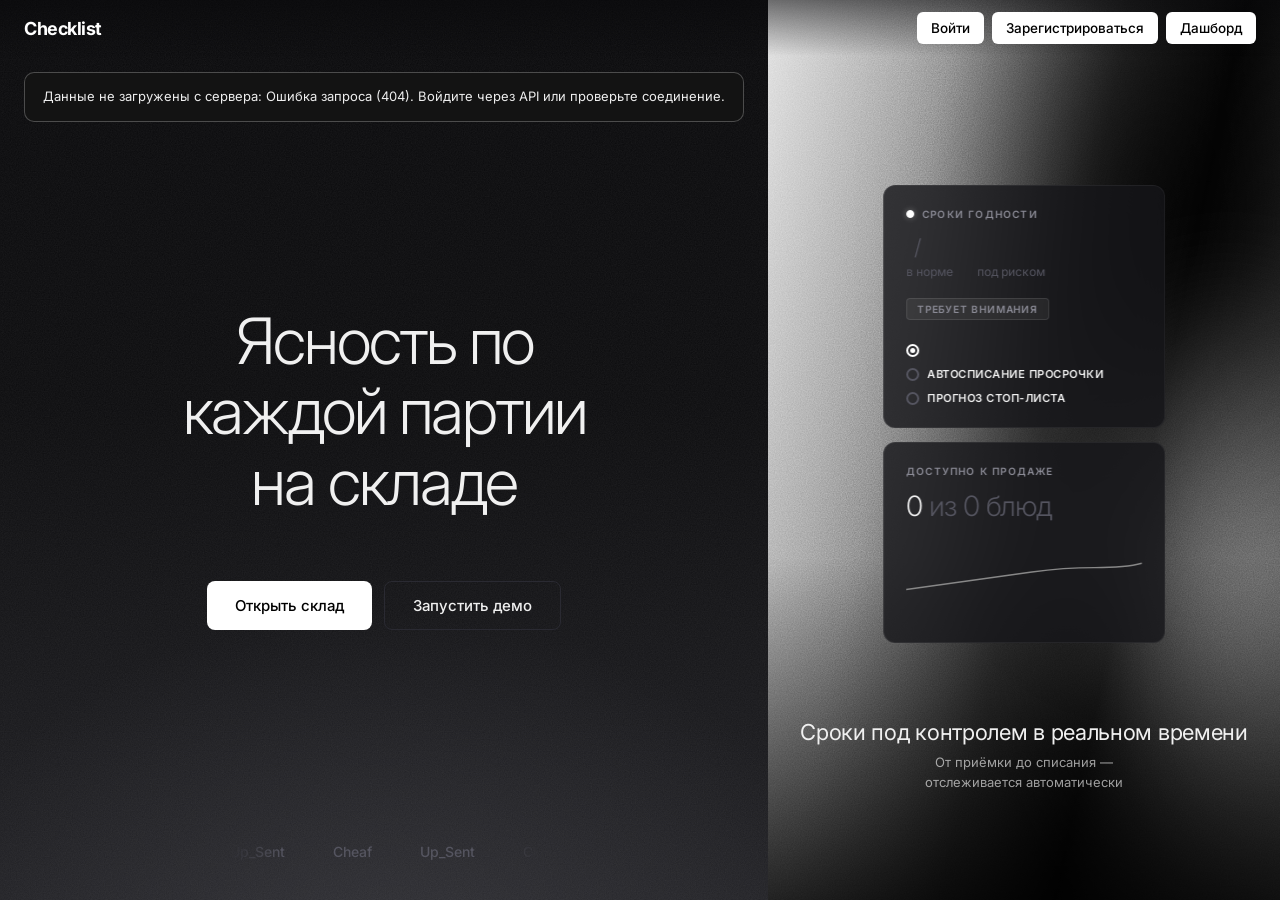
==== commit 1bcb136e: "Restaurant network with owner/director roles, rebrand to Checklist - Three restaurants (ресторан-1.." ====
--- a/frontend/index.html
+++ b/frontend/index.html
@@ -3,7 +3,7 @@
 <head>
 <meta charset="UTF-8">
 <meta name="viewport" content="width=device-width, initial-scale=1.0">
-<title>Stoplist — склад ресторана</title>
+<title>Checklist — склад ресторана</title>
 <link rel="preconnect" href="https://fonts.googleapis.com">
 <link rel="preconnect" href="https://fonts.gstatic.com" crossorigin>
 <link href="https://fonts.googleapis.com/css2?family=Inter:wght@300;400;500;600;700&display=swap" rel="stylesheet">
@@ -119,6 +119,28 @@
   }
 
   /* ===== LEFT PANEL ===== */
+  /* Плашка «Данные не загружены» — под шапкой, по центру тёмной части, не заходя на правую панель */
+  #apiStatus {
+    position: fixed; z-index: 90;
+    left: calc((100% - var(--panel-w)) / 2); transform: translateX(-50%);
+    width: min(900px, calc(100% - var(--panel-w) - 48px));
+    padding: 14px 18px; border: 1px solid rgba(255,255,255,.24); border-radius: 10px;
+    color: #eee; background: rgba(20,20,20,.92); backdrop-filter: blur(8px);
+    font-size: 13px; line-height: 1.5;
+    /* Едет так же, как кнопки шапки: те же длительность, кривая и задержка, что у .nav */
+    transition: left var(--open) var(--ease-open) var(--close-delay);
+  }
+  /* При раскрытии дашборда шапка расширяется на ширину панели, и кнопки уезжают вправо
+     на эту же ширину — плашка сдвигается вместе с ними. */
+  #mainNav.faded ~ #apiStatus {
+    left: calc((100% - var(--panel-w)) / 2 + var(--panel-w));
+    transition-delay: 0s;
+  }
+  @media (max-width: 768px) {
+    .marquee-wrapper { left: 16px; right: 16px; }
+    #apiStatus, #mainNav.faded ~ #apiStatus { left: 16px; right: 16px; width: auto; transform: none; }
+  }
+
   .left-panel {
     width: 60%;
     min-width: 0;
@@ -179,6 +201,7 @@
     transition: opacity 0.45s var(--ease), transform var(--open) var(--ease-open), filter 0.5s var(--ease);
   }
 
+  .hero-badge:empty { display: none; }
   .hero-badge {
     display: inline-block;
     border: 1px solid var(--border-light);
@@ -250,10 +273,11 @@
   .marquee-wrapper {
     position: absolute;
     bottom: 40px;
-    left: 0; right: 0;
+    /* Строка видна только по центру тёмной части, примерно по ширине заголовка; края плавно гаснут */
+    left: 30%; right: 30%;
     overflow: hidden;
-    mask-image: linear-gradient(90deg, transparent, #000 10%, #000 90%, transparent);
-    -webkit-mask-image: linear-gradient(90deg, transparent, #000 10%, #000 90%, transparent);
+    mask-image: linear-gradient(90deg, transparent, #000 18%, #000 82%, transparent);
+    -webkit-mask-image: linear-gradient(90deg, transparent, #000 18%, #000 82%, transparent);
     opacity: 0;
     animation: fadeIn 0.7s var(--ease) 1.2s forwards;
   }
@@ -706,13 +730,13 @@
     .dashboard-bottom-text .ch { opacity: 1; transform: none; filter: none; }
   }
 </style>
-  <script src="motion.js?v=20261015-4"></script>
+  <script src="motion.js?v=20261015-14"></script>
 </head>
 <body>
 
 <nav class="nav" id="mainNav">
   <div class="nav-left">
-    <a class="nav-logo" href="index.html">Stoplist</a>
+    <a class="nav-logo" href="index.html">Checklist</a>
     <ul class="nav-links">
       <li><a href="sclad.html">Склад</a></li>
       <li><a href="supplies.html">Поставки</a></li>
@@ -727,6 +751,8 @@
   </div>
   <div class="nav-home-actions">
     <a class="nav-dashboard-btn" id="navLogin" href="login.html" hidden>Войти</a>
+    <a class="nav-dashboard-btn" id="navRegister" href="app.html#/register" hidden>Зарегистрироваться</a>
+    <a class="nav-dashboard-btn" id="navRestaurant" href="app.html#/restaurants" hidden></a>
     <button class="nav-dashboard-btn" onclick="toggleDashboard()">Дашборд</button>
   </div>
 </nav>
@@ -859,8 +885,8 @@
   Свернуть
 </button>
 
-<script src="api.js?v=20261015-4"></script>
-<script src="shared.js?v=20261015-4"></script>
+<script src="api.js?v=20261015-14"></script>
+<script src="shared.js?v=20261015-14"></script>
 <script>
 // ===== ДАННЫЕ С СЕРВЕРА =====
 // Структура заполняется ответами API (см. loadServerData ниже).
@@ -1094,10 +1120,10 @@
   if (!node) {
     node = document.createElement('div');
     node.id = 'apiStatus';
-    node.style.cssText = 'margin:16px auto;padding:14px 18px;max-width:900px;border:1px solid rgba(255,255,255,.24);border-radius:10px;color:#eee;background:rgba(255,255,255,.06);font-size:13px;line-height:1.5';
+    // Шапка закреплена сверху, поэтому плашка ставится под ней, а не в поток страницы.
     const nav = document.getElementById('mainNav');
-    if (nav && nav.parentNode) nav.parentNode.insertBefore(node, nav.nextSibling);
-    else document.body.prepend(node);
+    node.style.top = (nav ? nav.getBoundingClientRect().bottom : 0) + 16 + 'px';
+    document.body.append(node);
   }
   node.textContent = 'Данные не загружены с сервера: ' + message + '. Войдите через API или проверьте соединение.';
 }
@@ -1151,6 +1177,19 @@
   renderHero();
   // Кнопка входа нужна только тому, кто ещё не вошёл.
   document.getElementById('navLogin').hidden = Boolean(API.getUser());
+  // Гостю в шапке главной — «Войти» и «Зарегистрироваться» вместо разделов: разделы всё равно
+  // ведут на вход, а вместе с кнопками не помещаются в левую часть экрана.
+  document.getElementById('navRegister').hidden = Boolean(API.getUser());
+  if (!API.getUser()) document.querySelector('#mainNav .nav-links').style.display = 'none';
+  // Текущий ресторан: владелец переходит по нему к выбору ресторана, сотрудники просто видят свой.
+  const restaurant = API.getRestaurant();
+  const user = API.getUser();
+  const chip = document.getElementById('navRestaurant');
+  if (user && restaurant && user.role !== 'supplier') {
+    chip.hidden = false;
+    chip.textContent = user.role === 'owner' ? restaurant.name + ' · сменить' : restaurant.name;
+    if (user.role !== 'owner') chip.removeAttribute('href');
+  }
   loadServerData();
 });
 </script>
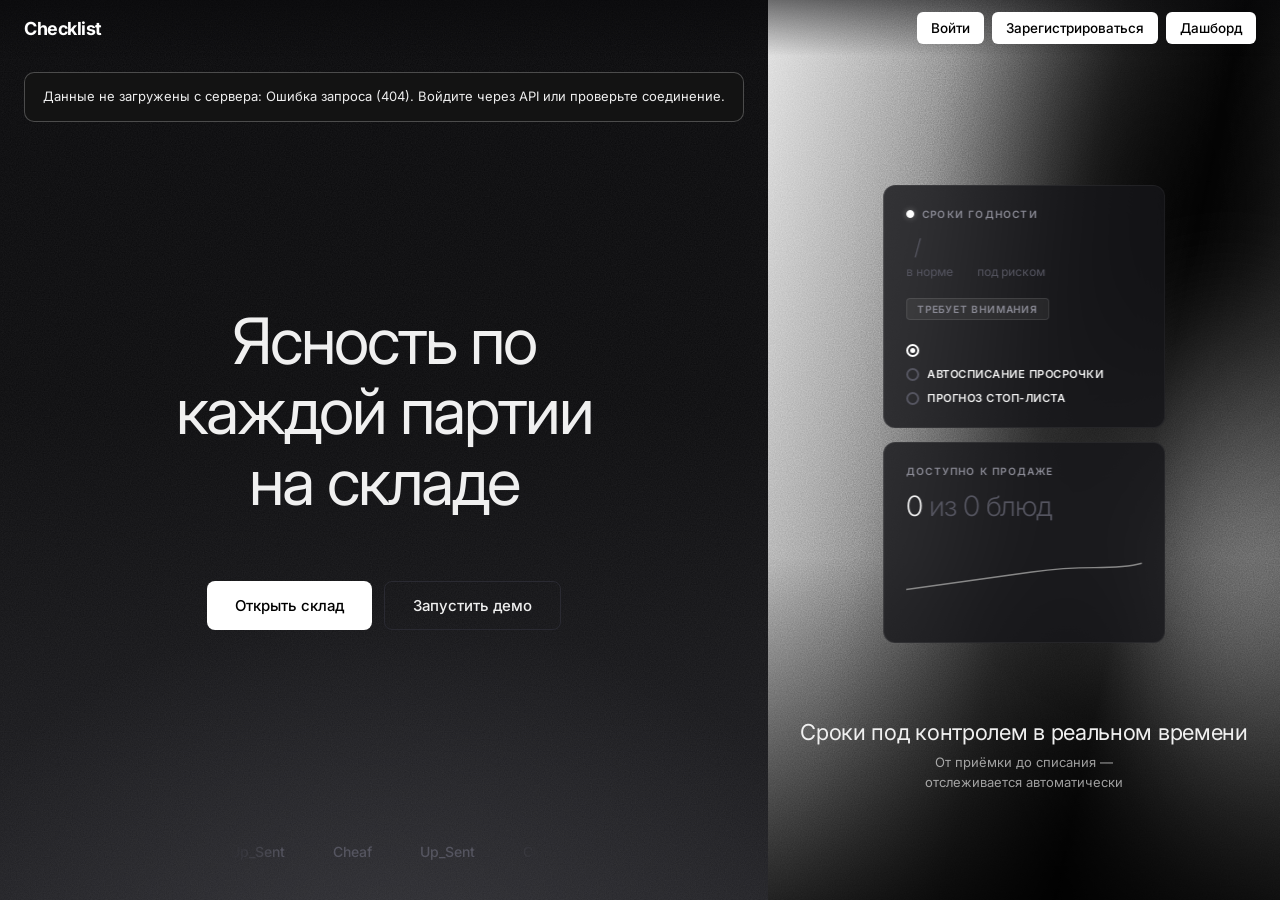
==== commit 34642c6f: "Add Russian README, slightly bolder home page title - README.md: features, roles, architecture, quic" ====
--- a/frontend/index.html
+++ b/frontend/index.html
@@ -217,7 +217,7 @@
   }
 
   .hero-title {
-    font-size: 64px; font-weight: 300;
+    font-size: 64px; font-weight: 400;
     line-height: 1.1; text-align: center;
     letter-spacing: -2px; margin-bottom: 24px;
   }
@@ -730,7 +730,7 @@
     .dashboard-bottom-text .ch { opacity: 1; transform: none; filter: none; }
   }
 </style>
-  <script src="motion.js?v=20261015-14"></script>
+  <script src="motion.js?v=20261015-22"></script>
 </head>
 <body>
 
@@ -885,8 +885,9 @@
   Свернуть
 </button>
 
-<script src="api.js?v=20261015-14"></script>
-<script src="shared.js?v=20261015-14"></script>
+<script src="api.js?v=20261015-22"></script>
+<script src="chat.js?v=20261015-22" defer></script>
+<script src="shared.js?v=20261015-22"></script>
 <script>
 // ===== ДАННЫЕ С СЕРВЕРА =====
 // Структура заполняется ответами API (см. loadServerData ниже).
